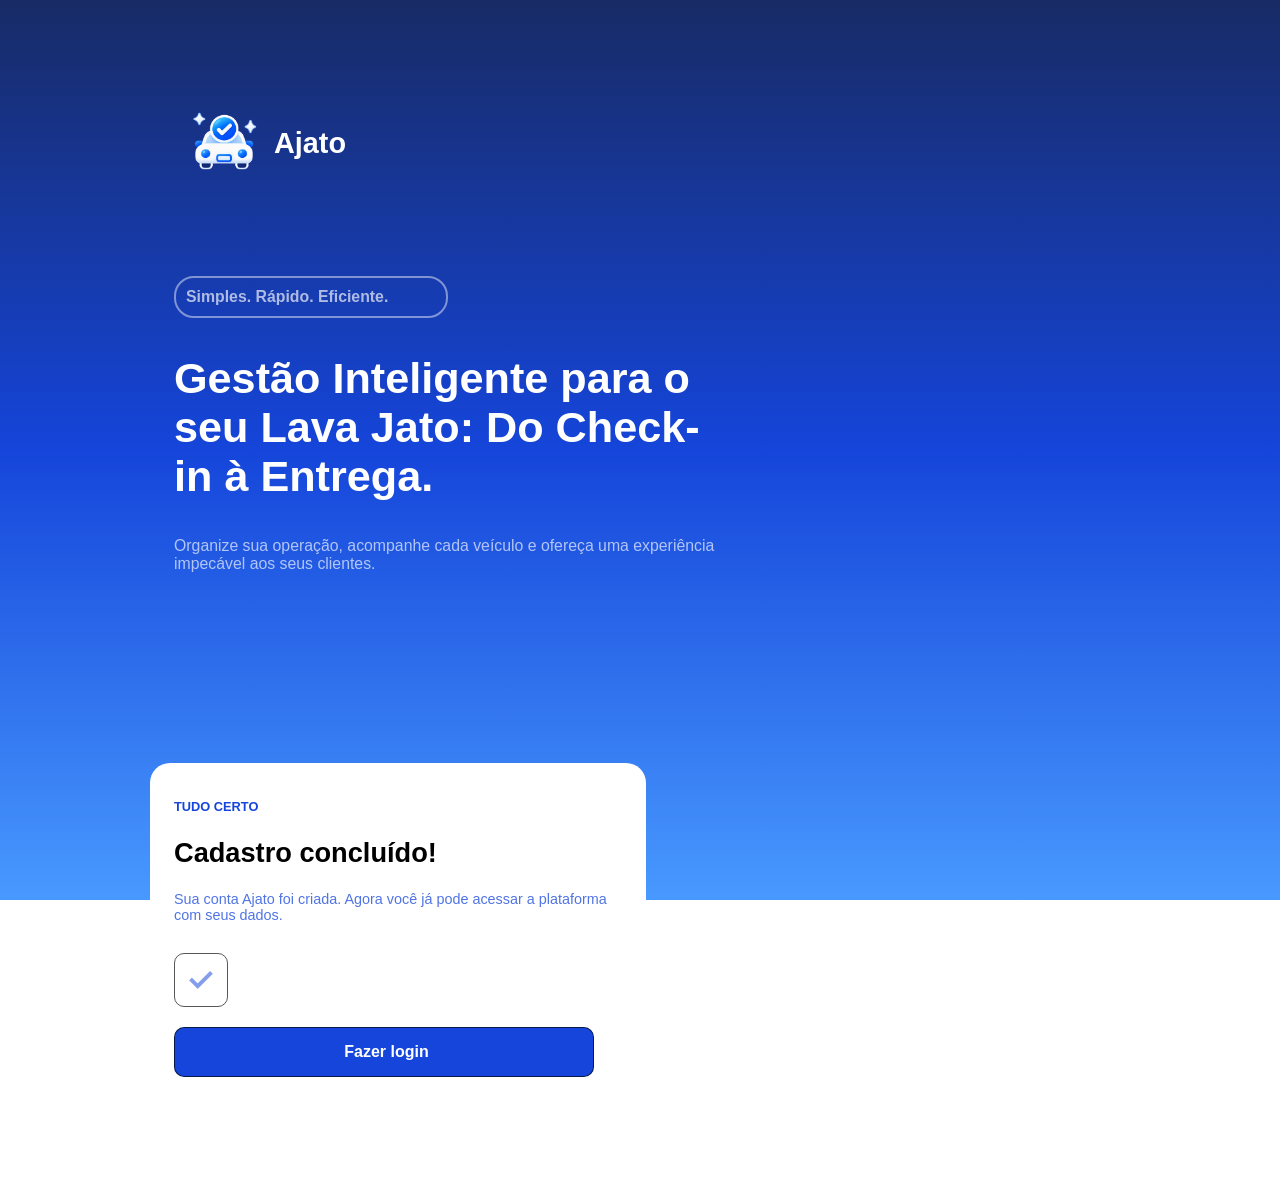
==== html/cadastrado.html @ e6a670c3 "Construção do CSS. Construção do CSS e criação de HTML que estava faltando." ====
<!DOCTYPE html>
<html lang="pt-BR">

<head>
    <meta charset="UTF-8">
    <meta name="viewport" content="width=device-width, initial-scale=1.0">
    <title>Cadastro | Ajato</title>
    <link rel="stylesheet" href="../css/all.css">
    <link rel="stylesheet" href="../css/confirmado.css">
    <link rel="stylesheet" href="https://fonts.googleapis.com/css2?family=Material+Symbols+Outlined:opsz,wght,FILL,GRAD@24,400,0,0&icon_names=check" />
</head>

<body>
    <main>
        <section id="apresentacao">
            <div id="logo">
                <img src="../assets/img/logo-ajato.png" width="100" height="100" alt="Símbolo da Ajato">
                <span id="ajato">Ajato</span>
            </div>

            <div  id="caixa">
                <p>Simples. Rápido. Eficiente.</p>
            </div>

            <h1>Gestão Inteligente para o seu Lava Jato:
                <span>Do Check-in à Entrega.</span>
            </h1>

            <p>
                Organize sua operação, acompanhe cada veículo
                e ofereça uma experiência impecável aos seus clientes.
            </p>
        </section>

        <section id="forms">
            <p id="p1">TUDO CERTO</p>
            <h2>Cadastro concluído!</h2>

            <p id="p2">Sua conta Ajato foi criada. Agora você já pode acessar a plataforma com seus dados.</p>

            <div><span class="material-symbols-outlined">check</span></div>
            
            <button><a href="index.html">Fazer login</a></button>
        </section>
    </main>

    <footer>
        <small>
            &copy; 2026 Ajato. Gestão que acelera resultados.
        </small>
    </footer>
</body>
</html>
---- css/all.css ----
@charset "UTF-8";

body {
    background-image: linear-gradient(to bottom, #182B66, #1545DA, #4899FF);
    margin: 0px;
    padding: 0px;
    font-family: sans-serif;
    background-repeat: no-repeat;
    height: 100vh;
    background-size: cover;
    background-attachment: fixed;
}

main {
    color: white;
    display: flex;
    justify-content: space-between;
    flex-wrap: wrap;
    padding: 65px 150px;
    border-radius: 10px;
}

section#apresentacao {
    padding: 24px;
    font-size: 1.8em;
    width: 550px;
}

div#logo {
    margin-bottom: 80px;
}

span#ajato {
    position: absolute;
    transform: translate(0px, 38px);
    font-weight: bold;
}

div#caixa > p {
    color: rgba(255, 255, 255, 0.655);
    border: 2px solid rgba(255, 255, 255, 0.455);
    border-radius: 20px;
    padding: 10px;
    font-size: .55em;
    font-weight: bold;
    width: 250px;
}

section#apresentacao > p {
    font-size: .55em;
    color: rgba(255, 255, 255, 0.655);
}

section#forms {
    border-radius: 20px;
    color: black;
    background-color: white;
    padding: 24px;
    width: 448px;
    height: 554px;
}

p#p1 {
    font-size: .8em;
    font-weight: bold;
    color: #1545DA;
}

h2 {
    font-size: 1.7em;
    font-weight: bold
}

p#p2 {
    font-size: .9em;
    color: #1546dabf;
    margin-bottom: 10px;
}

div.texto > input {
    display: block;
    color: #1546da86;
    border: 1px solid #1546da57;
    border-radius: 10px;
    width: 400px;
    padding: 10px;
    margin: 18px 0px;
}

div.texto > input [placeholder] {
    font-size: 6em;
}

a {
    text-decoration: none;
    color: #1545DA;
    padding-left: 5px;
}

a:hover {
    color: #182B66;
    padding-left: 5px;
}

div#check {
    margin: 5px 0px;
}

div#check > label {
    cursor: pointer;
    color: #1546da86;
}

button {
    cursor: pointer;
    font-weight: bold;
    font-size: 1em;
    background-color: #1545DA;
    width: 420px;
    padding: 15px;
    border: 1px solid rgba(0, 0, 0, 0.655);
    border-radius: 10px;
    color: white;
    margin-bottom: 10px;
}

button:hover {
    transform: translate(0px, -3px);
    background-color: #182B66;
}

p#p3 {
    color: #1546da86;
    border-top: 1px solid rgba(0, 0, 0, 0.321);
    padding-top: 7px;
    text-align: center;
}

footer {
    padding-left: 173px;
    color: white;
}
---- css/confirmado.css ----
div > span.material-symbols-outlined {
    border: 1px solid rgba(0, 0, 0, 0.655);
    padding: 10px;
    color: #1546da86;
    border-radius: 10px;
    font-weight: bold;
    font-size: 2em;
    margin: 20px 0px;
}

section#forms {
    margin-top: 150px;
    height: 300px;
}

button > a {
    color: white;
}

button > a:hover {
    color: white;
}
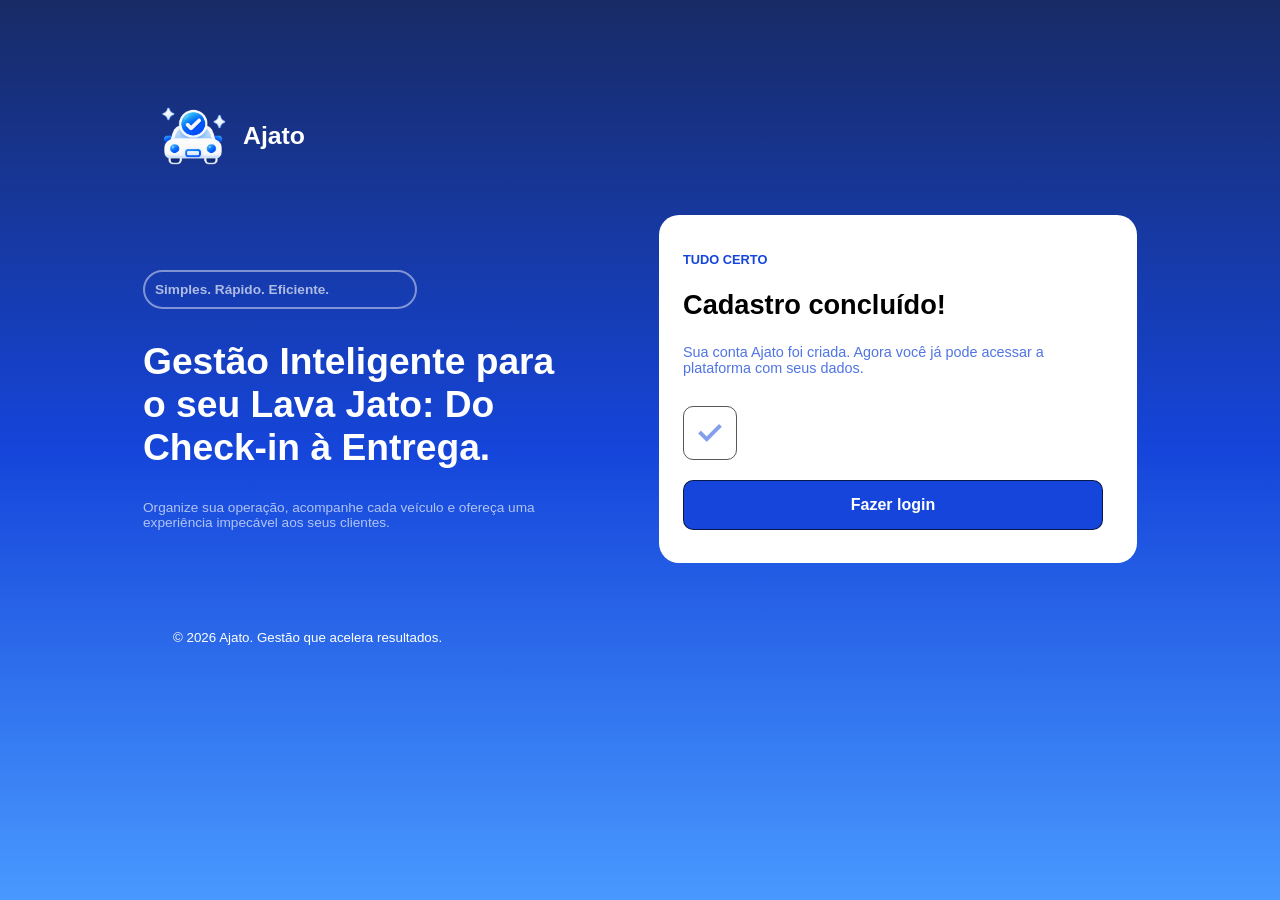
==== commit b18310e1: "Responsividade do CSS Responsividade do CSS e adição do favicon." ====
--- a/html/cadastrado.html
+++ b/html/cadastrado.html
@@ -8,6 +8,7 @@
     <link rel="stylesheet" href="../css/all.css">
     <link rel="stylesheet" href="../css/confirmado.css">
     <link rel="stylesheet" href="https://fonts.googleapis.com/css2?family=Material+Symbols+Outlined:opsz,wght,FILL,GRAD@24,400,0,0&icon_names=check" />
+    <link rel="shortcut icon" href="../assets/img/favicon.ico" type="image/x-icon">
 </head>
 
 <body>
@@ -40,7 +41,7 @@
 
             <div><span class="material-symbols-outlined">check</span></div>
             
-            <button><a href="index.html">Fazer login</a></button>
+            <form action="index.html"><button>Fazer login</button></form>
         </section>
     </main>
 
--- a/css/all.css
+++ b/css/all.css
@@ -1,4 +1,5 @@
 @charset "UTF-8";
+
 
 body {
     background-image: linear-gradient(to bottom, #182B66, #1545DA, #4899FF);
@@ -14,16 +15,20 @@
 main {
     color: white;
     display: flex;
-    justify-content: space-between;
+    justify-content: space-around;
+    padding: 65px 100px;
+    border-radius: 10px;
     flex-wrap: wrap;
-    padding: 65px 150px;
-    border-radius: 10px;
-}
+}
+
 
 section#apresentacao {
-    padding: 24px;
-    font-size: 1.8em;
+
+    font-size: 1.55em;
     width: 550px;
+    flex-basis: 430px;
+    align-content: center;
+    align-items: center;
 }
 
 div#logo {
@@ -51,12 +56,19 @@
     color: rgba(255, 255, 255, 0.655);
 }
 
+div#espaco {
+    flex-basis: 50px;
+    flex-shrink: 1;
+}
+
 section#forms {
     border-radius: 20px;
     color: black;
     background-color: white;
     padding: 24px;
-    width: 448px;
+    flex-basis: 430px;
+    margin-top: 50px;
+    align-content: center;
     height: 554px;
 }
 
@@ -139,4 +151,59 @@
 footer {
     padding-left: 173px;
     color: white;
-}+}
+
+@media screen and (max-width: 576px) {
+    main {
+        padding: 15px 12px;
+        flex-wrap: wrap;
+    }
+
+    section#apresentacao {
+        flex-basis: 375px; 
+        font-size: 1.2em;   
+    }
+
+    div#logo {
+        margin-bottom: 20px;
+    }
+
+    div#caixa > p {
+        font-size: .8em;
+        width: 200px;
+    }
+
+    div#espaco {
+        flex-basis: 0px;
+    }
+
+    section#apresentacao > p {
+        font-size: .9em;
+    }
+
+    section#forms {
+        flex-basis: 375px;
+        padding: 20px;
+    }
+}
+
+@media screen and (min-width: 577px) and (max-width: 768px) {
+    main {
+        padding: 0px 0px;
+        flex-flow: column wrap;
+    }
+
+    section#apresentacao{
+        align-items: center;
+        align-self: center;
+    }
+
+    div#espaco {
+        flex-basis: 0px;
+    }
+    
+    section#forms {
+        align-self: center;
+        align-items: center;
+    }
+}
--- a/css/confirmado.css
+++ b/css/confirmado.css
@@ -12,11 +12,3 @@
     margin-top: 150px;
     height: 300px;
 }
-
-button > a {
-    color: white;
-}
-
-button > a:hover {
-    color: white;
-}
